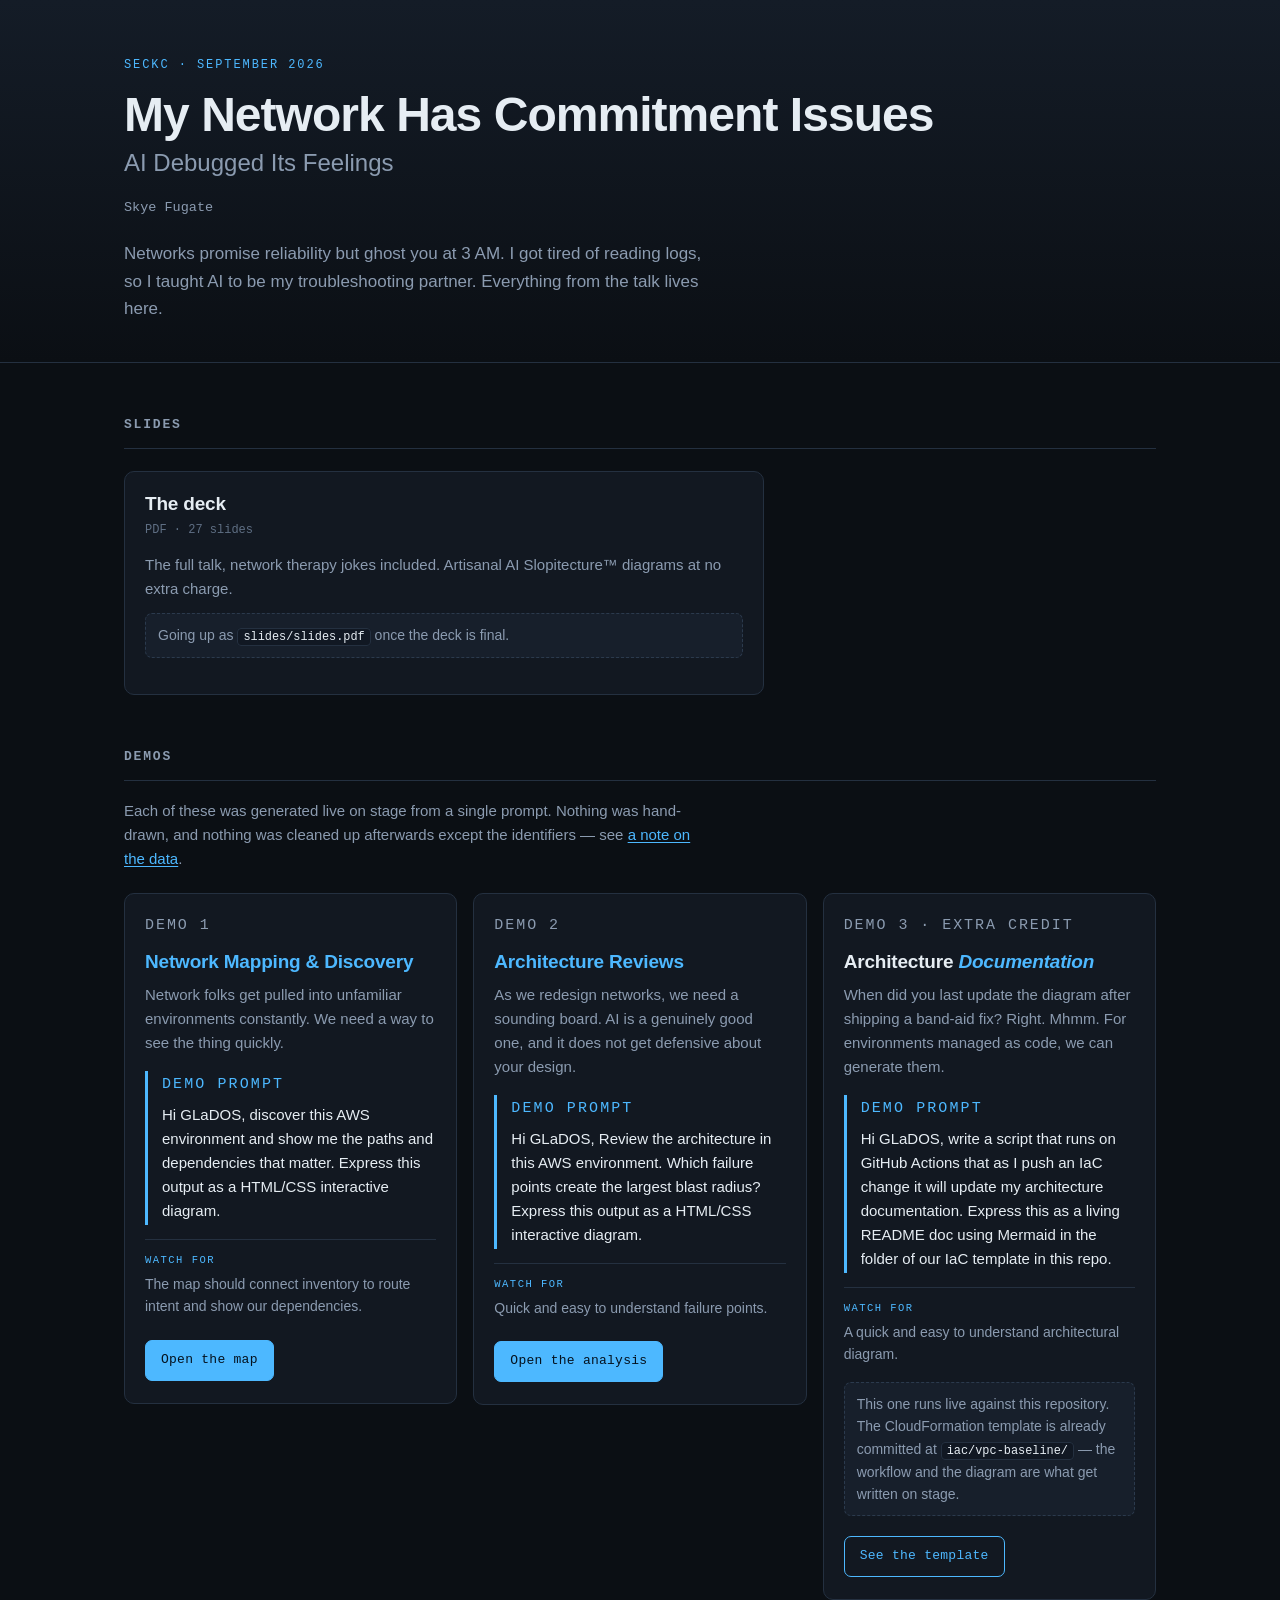
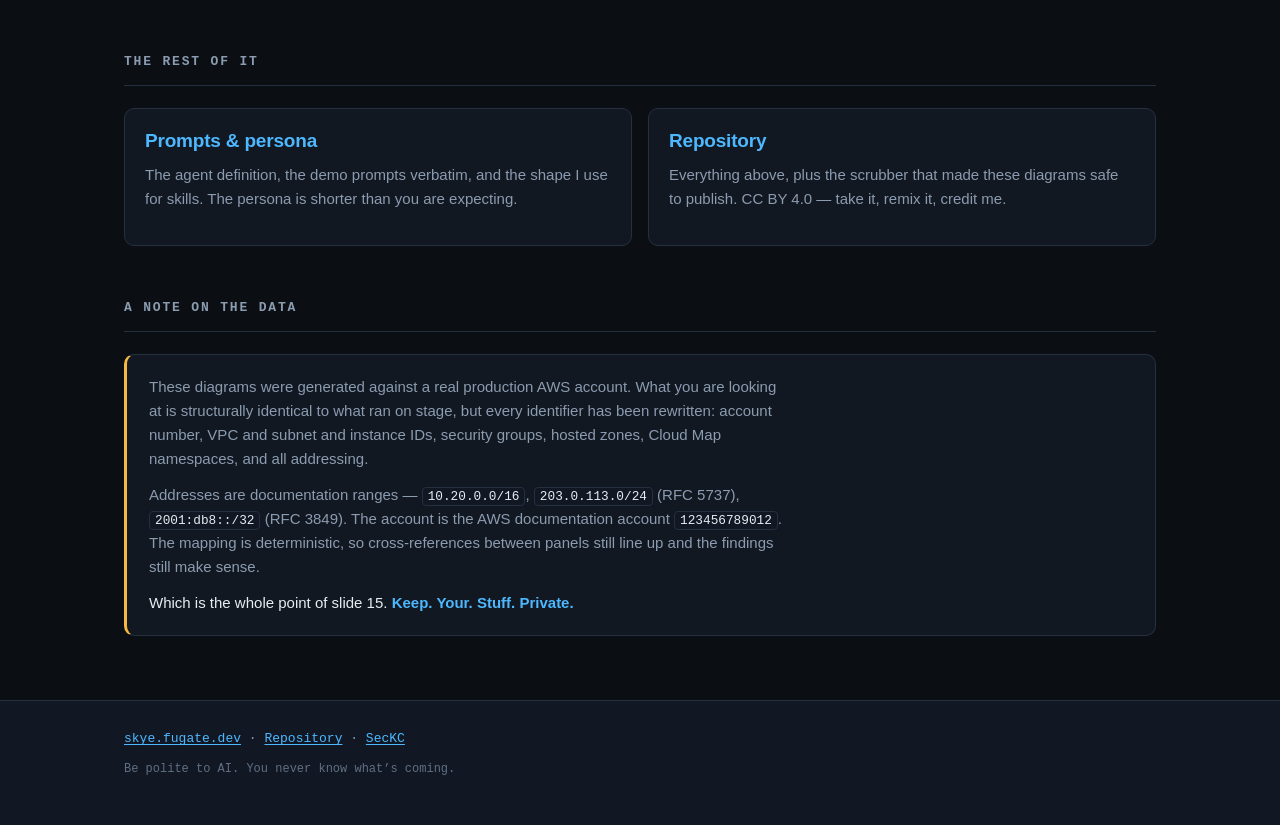
==== docs/index.html @ 5f103a78 "feat: publish the sanitized demo diagrams and the Pages site The two HTML artifacts generated live d" ====
<!DOCTYPE html>
<html lang="en">
<head>
<meta charset="utf-8">
<meta name="viewport" content="width=device-width,initial-scale=1">
<title>My Network Has Commitment Issues — SecKC, September 2026</title>
<meta name="description" content="Talk materials, slides, and the live AI-generated architecture diagrams from Skye Fugate's SecKC 2026 talk on using AI as a network troubleshooting partner.">
<meta name="color-scheme" content="dark">
<link rel="stylesheet" href="assets/style.css">
<link rel="icon" href="data:image/svg+xml,%3Csvg xmlns='http://www.w3.org/2000/svg' viewBox='0 0 32 32'%3E%3Crect width='32' height='32' fill='%230b0f14'/%3E%3Ctext x='16' y='23' font-family='monospace' font-size='20' font-weight='700' fill='%234db8ff' text-anchor='middle'%3E%26gt;%3C/text%3E%3C/svg%3E">
<meta property="og:type" content="website">
<meta property="og:title" content="My Network Has Commitment Issues — SecKC 2026">
<meta property="og:description" content="Slides and the live AI-generated architecture diagrams from the SecKC 2026 talk.">
</head>
<body>

<a class="skip" href="#main">Skip to content</a>

<header>
  <div class="wrap">
    <p class="kicker">SecKC &middot; September 2026</p>
    <h1>My Network Has Commitment Issues<span class="sub">AI Debugged Its Feelings</span></h1>
    <p class="byline">Skye Fugate</p>
    <p class="lede">
      Networks promise reliability but ghost you at 3&nbsp;AM. I got tired of reading logs,
      so I taught AI to be my troubleshooting partner. Everything from the talk lives here.
    </p>
  </div>
</header>

<main id="main" class="wrap">

  <section aria-labelledby="slides-h">
    <h2 id="slides-h">Slides</h2>
    <div class="grid">
      <article class="card wide">
        <h3>The deck</h3>
        <p class="meta">PDF &middot; 27 slides</p>
        <p>
          The full talk, network therapy jokes included. Artisanal AI
          Slopitecture&trade; diagrams at no extra charge.
        </p>
        <p class="pending" role="status">
          Going up as <code>slides/slides.pdf</code> once the deck is final.
        </p>
      </article>
    </div>
  </section>

  <section aria-labelledby="demos-h">
    <h2 id="demos-h">Demos</h2>
    <p class="section-note">
      Each of these was generated live on stage from a single prompt. Nothing was
      hand-drawn, and nothing was cleaned up afterwards except the identifiers
      &mdash; see <a href="#sanitized">a note on the data</a>.
    </p>

    <div class="grid">

      <article class="card">
        <p class="num">Demo 1</p>
        <h3><a href="demos/network-map.html">Network Mapping &amp; Discovery</a></h3>
        <p>
          Network folks get pulled into unfamiliar environments constantly. We need a
          way to see the thing quickly.
        </p>
        <blockquote class="prompt">
          <p class="prompt-label">Demo prompt</p>
          <p>Hi GLaDOS, discover this AWS environment and show me the paths and
          dependencies that matter. Express this output as a HTML/CSS interactive diagram.</p>
        </blockquote>
        <p class="watch"><span>Watch for</span> The map should connect inventory to
        route intent and show our dependencies.</p>
        <p class="go"><a class="btn" href="demos/network-map.html">Open the map</a></p>
      </article>

      <article class="card">
        <p class="num">Demo 2</p>
        <h3><a href="demos/blast-radius.html">Architecture Reviews</a></h3>
        <p>
          As we redesign networks, we need a sounding board. AI is a genuinely good
          one, and it does not get defensive about your design.
        </p>
        <blockquote class="prompt">
          <p class="prompt-label">Demo prompt</p>
          <p>Hi GLaDOS, Review the architecture in this AWS environment. Which failure
          points create the largest blast radius? Express this output as a HTML/CSS
          interactive diagram.</p>
        </blockquote>
        <p class="watch"><span>Watch for</span> Quick and easy to understand failure points.</p>
        <p class="go"><a class="btn" href="demos/blast-radius.html">Open the analysis</a></p>
      </article>

      <article class="card">
        <p class="num">Demo 3 &middot; Extra credit</p>
        <h3>Architecture <em>Documentation</em></h3>
        <p>
          When did you last update the diagram after shipping a band-aid fix?
          Right. Mhmm. For environments managed as code, we can generate them.
        </p>
        <blockquote class="prompt">
          <p class="prompt-label">Demo prompt</p>
          <p>Hi GLaDOS, write a script that runs on GitHub Actions that as I push an
          IaC change it will update my architecture documentation. Express this as a
          living README doc using Mermaid in the folder of our IaC template in this repo.</p>
        </blockquote>
        <p class="watch"><span>Watch for</span> A quick and easy to understand
        architectural diagram.</p>
        <p class="pending" role="status">
          This one runs live against this repository. The CloudFormation template is
          already committed at <code>iac/vpc-baseline/</code> &mdash; the workflow and
          the diagram are what get written on stage.
        </p>
        <p class="go"><a class="btn ghost" href="https://github.com/skyefugate/2026-09-SecKC-AI-Talk/tree/main/iac/vpc-baseline">See the template</a></p>
      </article>

    </div>
  </section>

  <section aria-labelledby="repo-h">
    <h2 id="repo-h">The rest of it</h2>
    <div class="grid">
      <article class="card">
        <h3><a href="https://github.com/skyefugate/2026-09-SecKC-AI-Talk/tree/main/prompts">Prompts &amp; persona</a></h3>
        <p>
          The agent definition, the demo prompts verbatim, and the shape I use for
          skills. The persona is shorter than you are expecting.
        </p>
      </article>
      <article class="card">
        <h3><a href="https://github.com/skyefugate/2026-09-SecKC-AI-Talk">Repository</a></h3>
        <p>
          Everything above, plus the scrubber that made these diagrams safe to
          publish. CC BY 4.0 &mdash; take it, remix it, credit me.
        </p>
      </article>
    </div>
  </section>

  <section id="sanitized" aria-labelledby="sanitized-h">
    <h2 id="sanitized-h">A note on the data</h2>
    <div class="notice">
      <p>
        These diagrams were generated against a real production AWS account. What you
        are looking at is structurally identical to what ran on stage, but every
        identifier has been rewritten: account number, VPC and subnet and instance IDs,
        security groups, hosted zones, Cloud Map namespaces, and all addressing.
      </p>
      <p>
        Addresses are documentation ranges &mdash; <code>10.20.0.0/16</code>,
        <code>203.0.113.0/24</code> (RFC&nbsp;5737), <code>2001:db8::/32</code>
        (RFC&nbsp;3849). The account is the AWS documentation account
        <code>123456789012</code>. The mapping is deterministic, so cross-references
        between panels still line up and the findings still make sense.
      </p>
      <p class="notice-tail">
        Which is the whole point of slide 15. <strong>Keep. Your. Stuff. Private.</strong>
      </p>
    </div>
  </section>

</main>

<footer>
  <div class="wrap">
    <p>
      <a href="https://skye.fugate.dev">skye.fugate.dev</a>
      &middot;
      <a href="https://github.com/skyefugate/2026-09-SecKC-AI-Talk">Repository</a>
      &middot;
      <a href="https://seckc.org/">SecKC</a>
    </p>
    <p class="fine">
      Be polite to AI. You never know what&rsquo;s coming.
    </p>
  </div>
</footer>

</body>
</html>
---- docs/assets/style.css ----
/* Palette lifted from the demo artifacts so the whole site reads as one thing. */
:root {
  --bg: #0b0f14;
  --bg2: #111823;
  --panel: #121821;
  --panel2: #171f2b;
  --line: #243040;
  --line2: #2b3a4d;
  --ink: #e6edf3;
  --dim: #8b9bb0;
  --muted: #5f6f84;
  --info: #4db8ff;
  --ok: #3ddc97;
  --warn: #f5b942;
  --mono: ui-monospace, SFMono-Regular, "SF Mono", Menlo, Consolas, monospace;
  --sans: -apple-system, BlinkMacSystemFont, "Segoe UI", Inter, Roboto, Helvetica, Arial, sans-serif;
  --radius: 10px;
}

* { box-sizing: border-box; }

html { -webkit-text-size-adjust: 100%; }

body {
  margin: 0;
  background: var(--bg);
  color: var(--ink);
  font: 16px/1.6 var(--sans);
  -webkit-font-smoothing: antialiased;
}

.wrap {
  max-width: 1080px;
  margin: 0 auto;
  padding: 0 24px;
}

/* ---------- skip link ---------- */
.skip {
  position: absolute;
  left: -9999px;
  top: 0;
  background: var(--info);
  color: #04121f;
  padding: 10px 16px;
  font-family: var(--mono);
  font-weight: 600;
  z-index: 10;
}
.skip:focus { left: 8px; top: 8px; }

/* ---------- header ---------- */
header {
  border-bottom: 1px solid var(--line);
  background: linear-gradient(180deg, #141c27, var(--bg));
  padding: 56px 0 40px;
}

.kicker {
  margin: 0 0 14px;
  font-family: var(--mono);
  font-size: 12px;
  letter-spacing: .16em;
  text-transform: uppercase;
  color: var(--info);
}

h1 {
  margin: 0;
  font-size: clamp(1.85rem, 5.2vw, 3rem);
  line-height: 1.1;
  letter-spacing: -.02em;
  font-weight: 700;
}

h1 .sub {
  display: block;
  margin-top: .35em;
  font-size: .5em;
  font-weight: 500;
  letter-spacing: 0;
  color: var(--dim);
}

.byline {
  margin: 20px 0 0;
  font-family: var(--mono);
  font-size: 13.5px;
  color: var(--dim);
}

.lede {
  margin: 22px 0 0;
  max-width: 62ch;
  color: var(--dim);
  font-size: 1.0625rem;
}

/* ---------- sections ---------- */
main { padding: 8px 0 24px; }

section { margin: 52px 0; }

h2 {
  margin: 0 0 6px;
  font-family: var(--mono);
  font-size: 13px;
  letter-spacing: .14em;
  text-transform: uppercase;
  color: var(--dim);
  font-weight: 600;
  padding-bottom: 12px;
  border-bottom: 1px solid var(--line);
}

.section-note {
  margin: 18px 0 0;
  max-width: 68ch;
  color: var(--dim);
  font-size: .9375rem;
}

/* ---------- cards ---------- */
.grid {
  display: grid;
  grid-template-columns: repeat(auto-fit, minmax(290px, 1fr));
  gap: 16px;
  margin-top: 22px;
  align-items: start;
}

.card {
  background: var(--panel);
  border: 1px solid var(--line);
  border-radius: var(--radius);
  padding: 20px 20px 22px;
  display: flex;
  flex-direction: column;
}

.card.wide { grid-column: 1 / -1; max-width: 640px; }

.num {
  margin: 0 0 8px;
  font-family: var(--mono);
  font-size: 11px;
  letter-spacing: .13em;
  text-transform: uppercase;
  color: var(--info);
}

.card h3 {
  margin: 0 0 10px;
  font-size: 1.1875rem;
  line-height: 1.25;
  letter-spacing: -.01em;
}

.card h3 em { color: var(--info); font-style: italic; }

.card p { margin: 0 0 12px; color: var(--dim); font-size: .9375rem; }

.card .meta {
  font-family: var(--mono);
  font-size: 12px;
  color: var(--muted);
  margin-top: -4px;
}

/* ---------- prompt block, mirroring the slide layout ---------- */
.prompt {
  margin: 4px 0 14px;
  padding: 2px 0 2px 14px;
  border-left: 3px solid var(--info);
  background: none;
}

.prompt-label {
  margin: 0 0 6px !important;
  font-family: var(--mono);
  font-size: 10.5px;
  letter-spacing: .14em;
  text-transform: uppercase;
  color: var(--info) !important;
}

.prompt p:last-child {
  margin: 0 !important;
  color: var(--ink) !important;
  font-size: .9375rem;
  font-weight: 500;
}

.watch {
  margin: 0 0 16px !important;
  padding-top: 12px;
  border-top: 1px solid var(--line);
  font-size: .875rem !important;
}

.watch span {
  display: block;
  font-family: var(--mono);
  font-size: 10.5px;
  letter-spacing: .14em;
  text-transform: uppercase;
  color: var(--info);
  margin-bottom: 4px;
}

/* ---------- pending / status ---------- */
.pending {
  margin: 0 0 14px !important;
  padding: 10px 12px;
  background: var(--panel2);
  border: 1px dashed var(--line2);
  border-radius: 7px;
  font-size: .875rem !important;
  color: var(--dim) !important;
}

/* ---------- buttons ---------- */
.go { margin: auto 0 0 !important; padding-top: 6px; }

.btn {
  display: inline-block;
  font-family: var(--mono);
  font-size: 13px;
  letter-spacing: .02em;
  text-decoration: none;
  color: #04121f;
  background: var(--info);
  border: 1px solid var(--info);
  border-radius: 7px;
  padding: 9px 15px;
  min-height: 24px;
  transition: background .15s, color .15s;
}

.btn:hover, .btn:focus-visible { background: #7ccbff; border-color: #7ccbff; }

.btn.ghost { background: none; color: var(--info); }
.btn.ghost:hover, .btn.ghost:focus-visible { background: rgba(77, 184, 255, .12); color: #7ccbff; }

/* ---------- notice ---------- */
.notice {
  margin-top: 22px;
  background: var(--panel);
  border: 1px solid var(--line);
  border-left: 3px solid var(--warn);
  border-radius: var(--radius);
  padding: 20px 22px;
}

.notice p { margin: 0 0 12px; color: var(--dim); font-size: .9375rem; max-width: 76ch; }
.notice p:last-child { margin-bottom: 0; }
.notice-tail { color: var(--ink) !important; }
.notice-tail strong { color: var(--info); }

/* ---------- code ---------- */
code {
  font-family: var(--mono);
  font-size: .85em;
  background: var(--bg2);
  border: 1px solid var(--line);
  border-radius: 4px;
  padding: 1px 5px;
  color: var(--ink);
}

/* ---------- links ---------- */
a { color: var(--info); text-decoration-thickness: 1px; text-underline-offset: 2px; }
a:hover { color: #7ccbff; }

.card h3 a { text-decoration: none; }
.card h3 a:hover { text-decoration: underline; }

:focus-visible { outline: 2px solid var(--info); outline-offset: 3px; }

/* ---------- footer ---------- */
footer {
  margin-top: 64px;
  border-top: 1px solid var(--line);
  padding: 28px 0 48px;
  background: var(--bg2);
}

footer p { margin: 0; font-family: var(--mono); font-size: 13px; color: var(--dim); }
footer .fine { margin-top: 10px; color: var(--muted); font-size: 12px; }

@media (max-width: 520px) {
  header { padding: 40px 0 32px; }
  .wrap { padding: 0 18px; }
  section { margin: 40px 0; }
}

@media (prefers-reduced-motion: reduce) {
  * { transition: none !important; animation: none !important; }
}
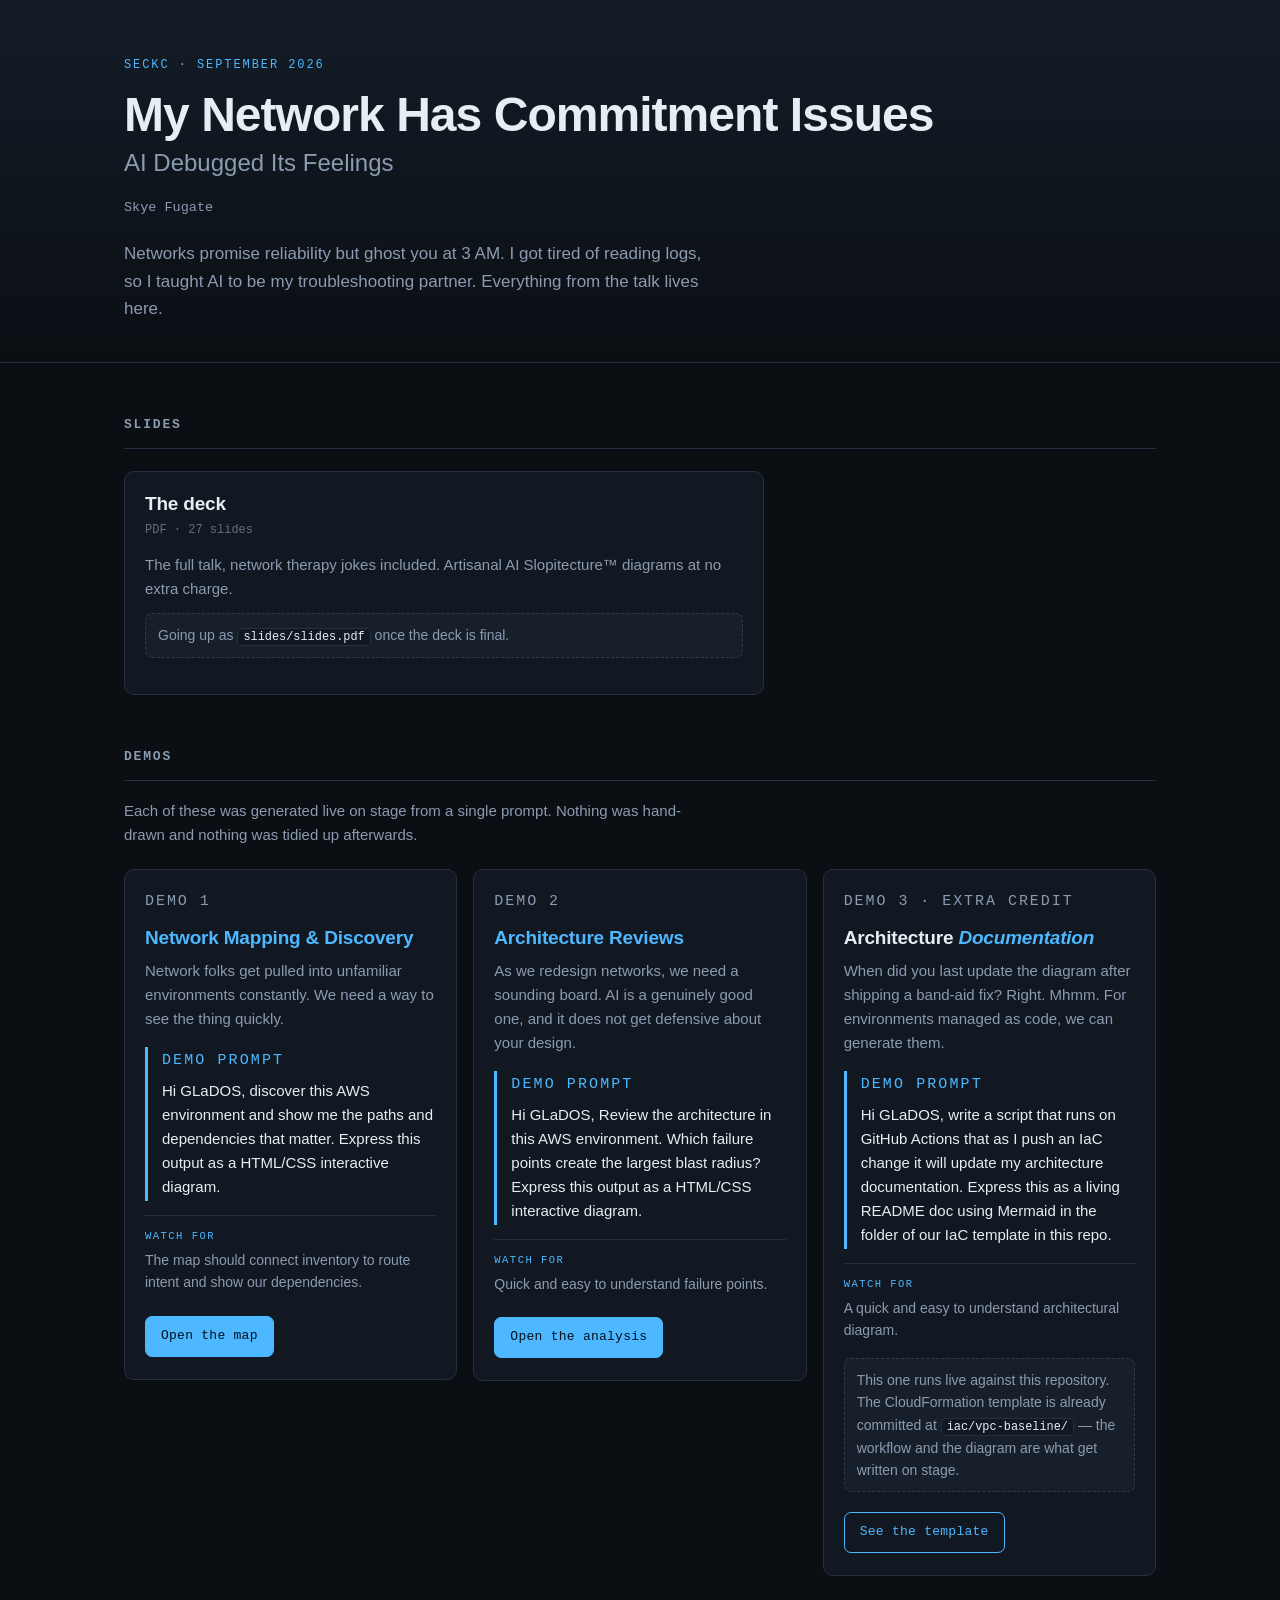
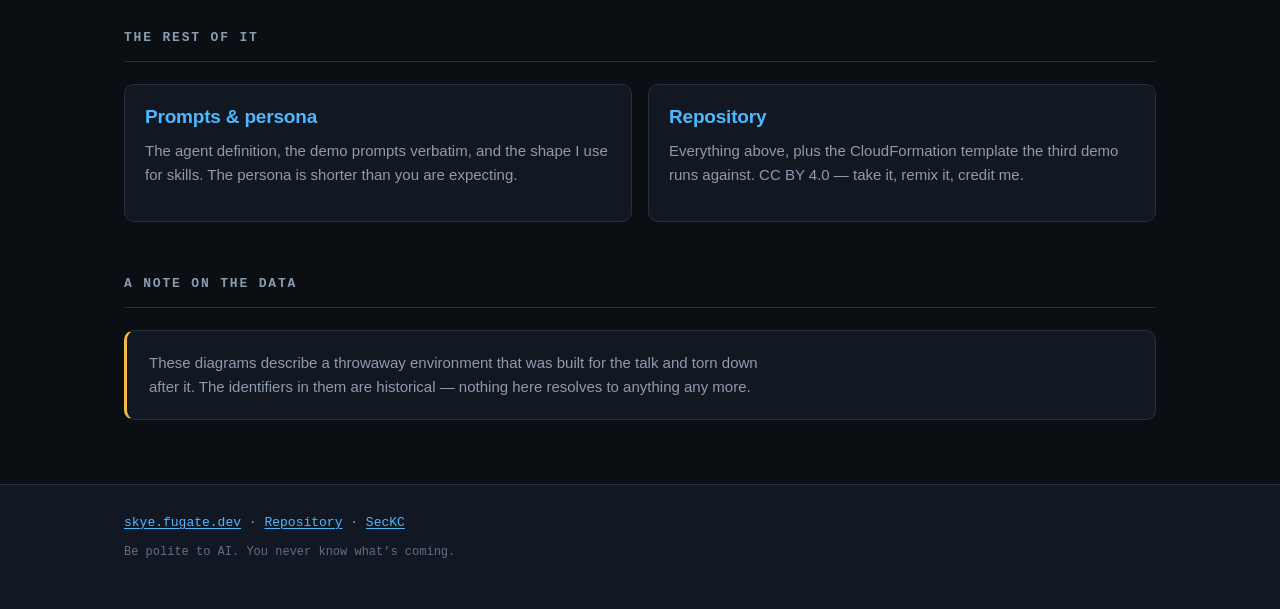
==== commit ad7f780a: "chore: drop the sanitization apparatus The demo environment was point-in-time and no longer exists, " ====
--- a/docs/index.html
+++ b/docs/index.html
@@ -51,8 +51,7 @@
     <h2 id="demos-h">Demos</h2>
     <p class="section-note">
       Each of these was generated live on stage from a single prompt. Nothing was
-      hand-drawn, and nothing was cleaned up afterwards except the identifiers
-      &mdash; see <a href="#sanitized">a note on the data</a>.
+      hand-drawn and nothing was tidied up afterwards.
     </p>
 
     <div class="grid">
@@ -130,31 +129,20 @@
       <article class="card">
         <h3><a href="https://github.com/skyefugate/2026-09-SecKC-AI-Talk">Repository</a></h3>
         <p>
-          Everything above, plus the scrubber that made these diagrams safe to
-          publish. CC BY 4.0 &mdash; take it, remix it, credit me.
+          Everything above, plus the CloudFormation template the third demo runs
+          against. CC BY 4.0 &mdash; take it, remix it, credit me.
         </p>
       </article>
     </div>
   </section>
 
-  <section id="sanitized" aria-labelledby="sanitized-h">
-    <h2 id="sanitized-h">A note on the data</h2>
+  <section id="data-note" aria-labelledby="data-note-h">
+    <h2 id="data-note-h">A note on the data</h2>
     <div class="notice">
       <p>
-        These diagrams were generated against a real production AWS account. What you
-        are looking at is structurally identical to what ran on stage, but every
-        identifier has been rewritten: account number, VPC and subnet and instance IDs,
-        security groups, hosted zones, Cloud Map namespaces, and all addressing.
-      </p>
-      <p>
-        Addresses are documentation ranges &mdash; <code>10.20.0.0/16</code>,
-        <code>203.0.113.0/24</code> (RFC&nbsp;5737), <code>2001:db8::/32</code>
-        (RFC&nbsp;3849). The account is the AWS documentation account
-        <code>123456789012</code>. The mapping is deterministic, so cross-references
-        between panels still line up and the findings still make sense.
-      </p>
-      <p class="notice-tail">
-        Which is the whole point of slide 15. <strong>Keep. Your. Stuff. Private.</strong>
+        These diagrams describe a throwaway environment that was built for the talk
+        and torn down after it. The identifiers in them are historical &mdash; nothing
+        here resolves to anything any more.
       </p>
     </div>
   </section>
--- a/docs/assets/style.css
+++ b/docs/assets/style.css
@@ -254,8 +254,6 @@
 
 .notice p { margin: 0 0 12px; color: var(--dim); font-size: .9375rem; max-width: 76ch; }
 .notice p:last-child { margin-bottom: 0; }
-.notice-tail { color: var(--ink) !important; }
-.notice-tail strong { color: var(--info); }
 
 /* ---------- code ---------- */
 code {
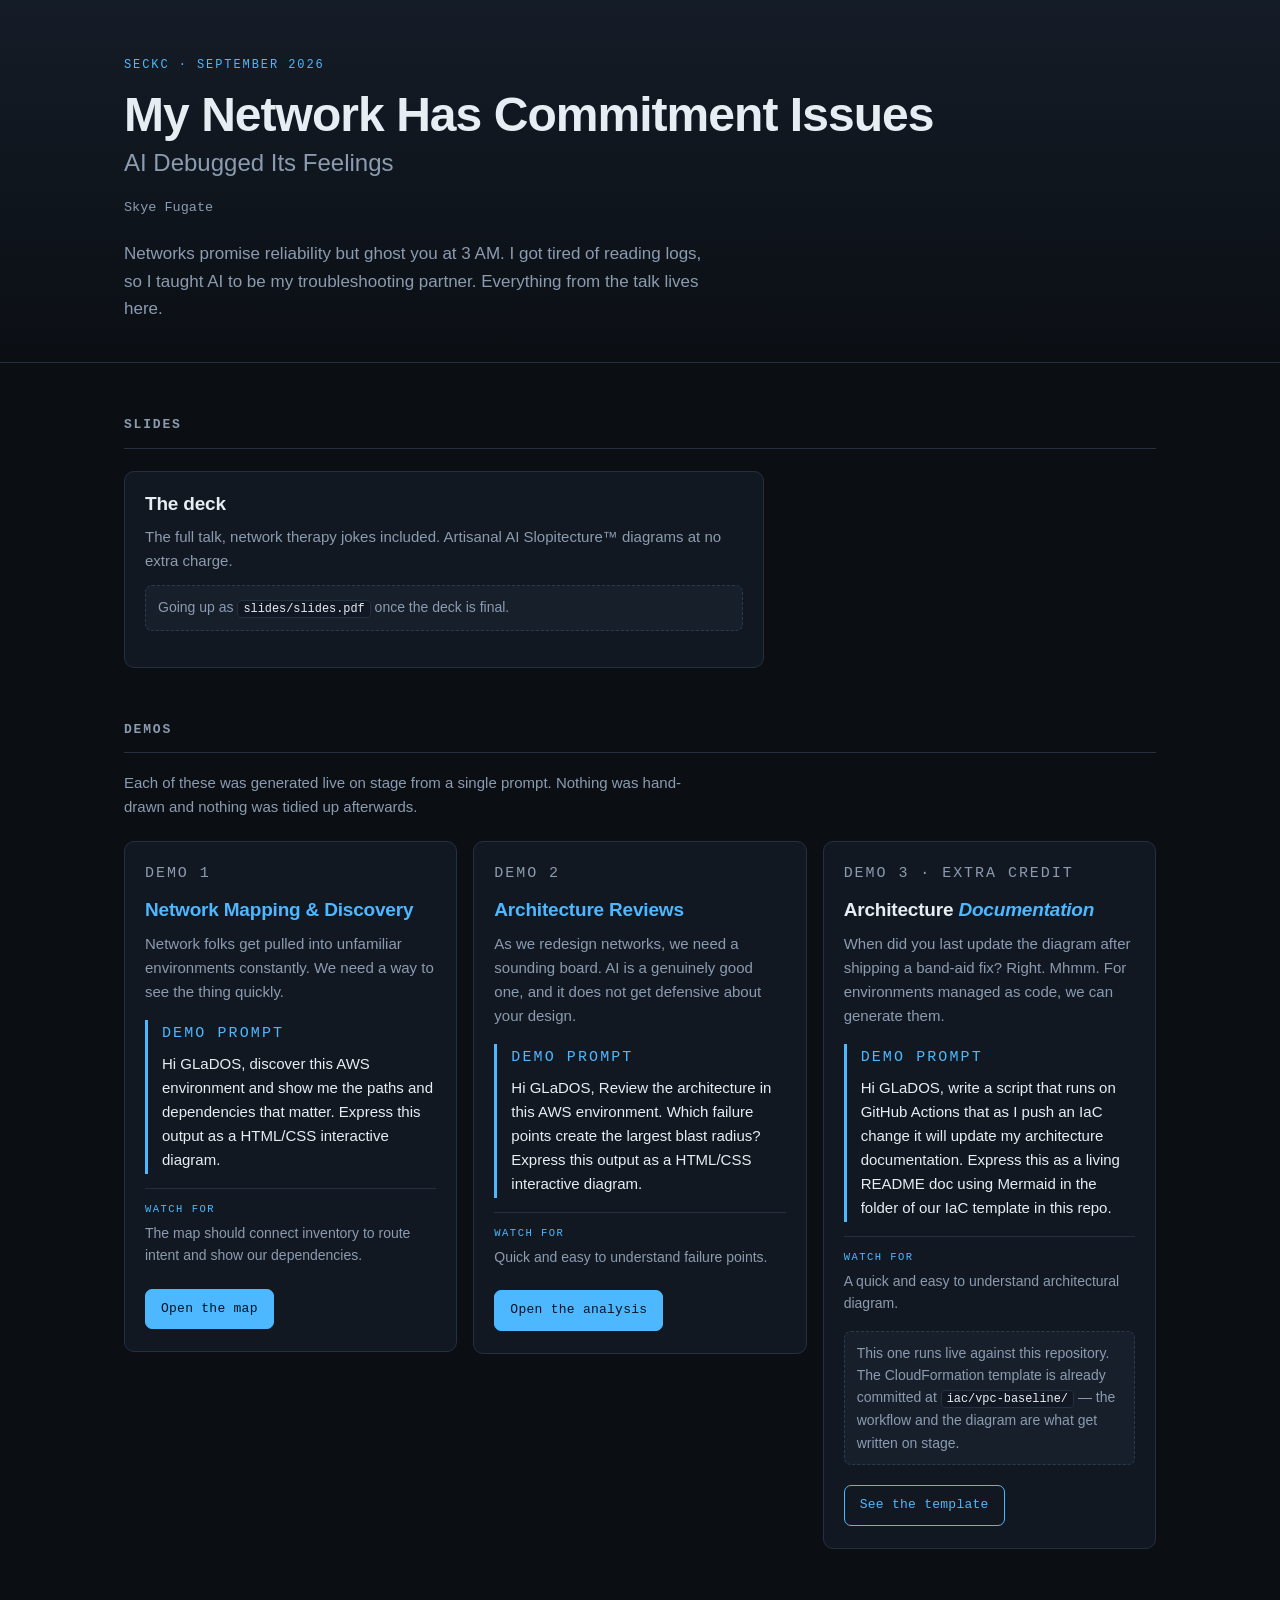
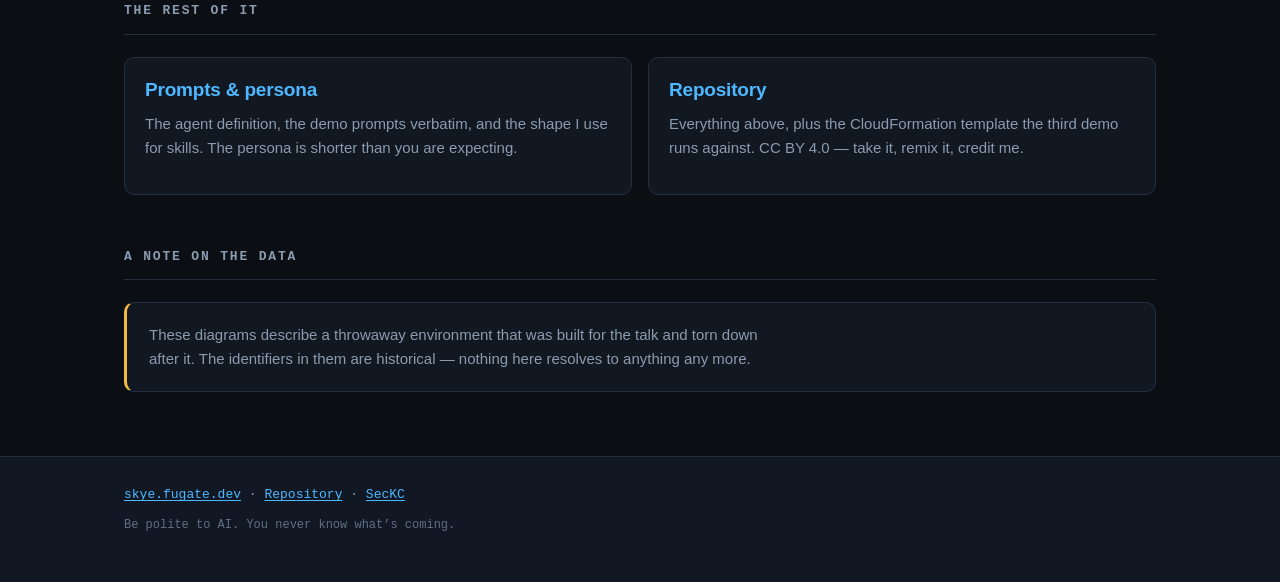
==== commit f2948e6c: "docs: drop slide-number cross-references Citations like "slide 16" and "Slides 16 through 18" pinned" ====
--- a/docs/index.html
+++ b/docs/index.html
@@ -35,7 +35,6 @@
     <div class="grid">
       <article class="card wide">
         <h3>The deck</h3>
-        <p class="meta">PDF &middot; 27 slides</p>
         <p>
           The full talk, network therapy jokes included. Artisanal AI
           Slopitecture&trade; diagrams at no extra charge.
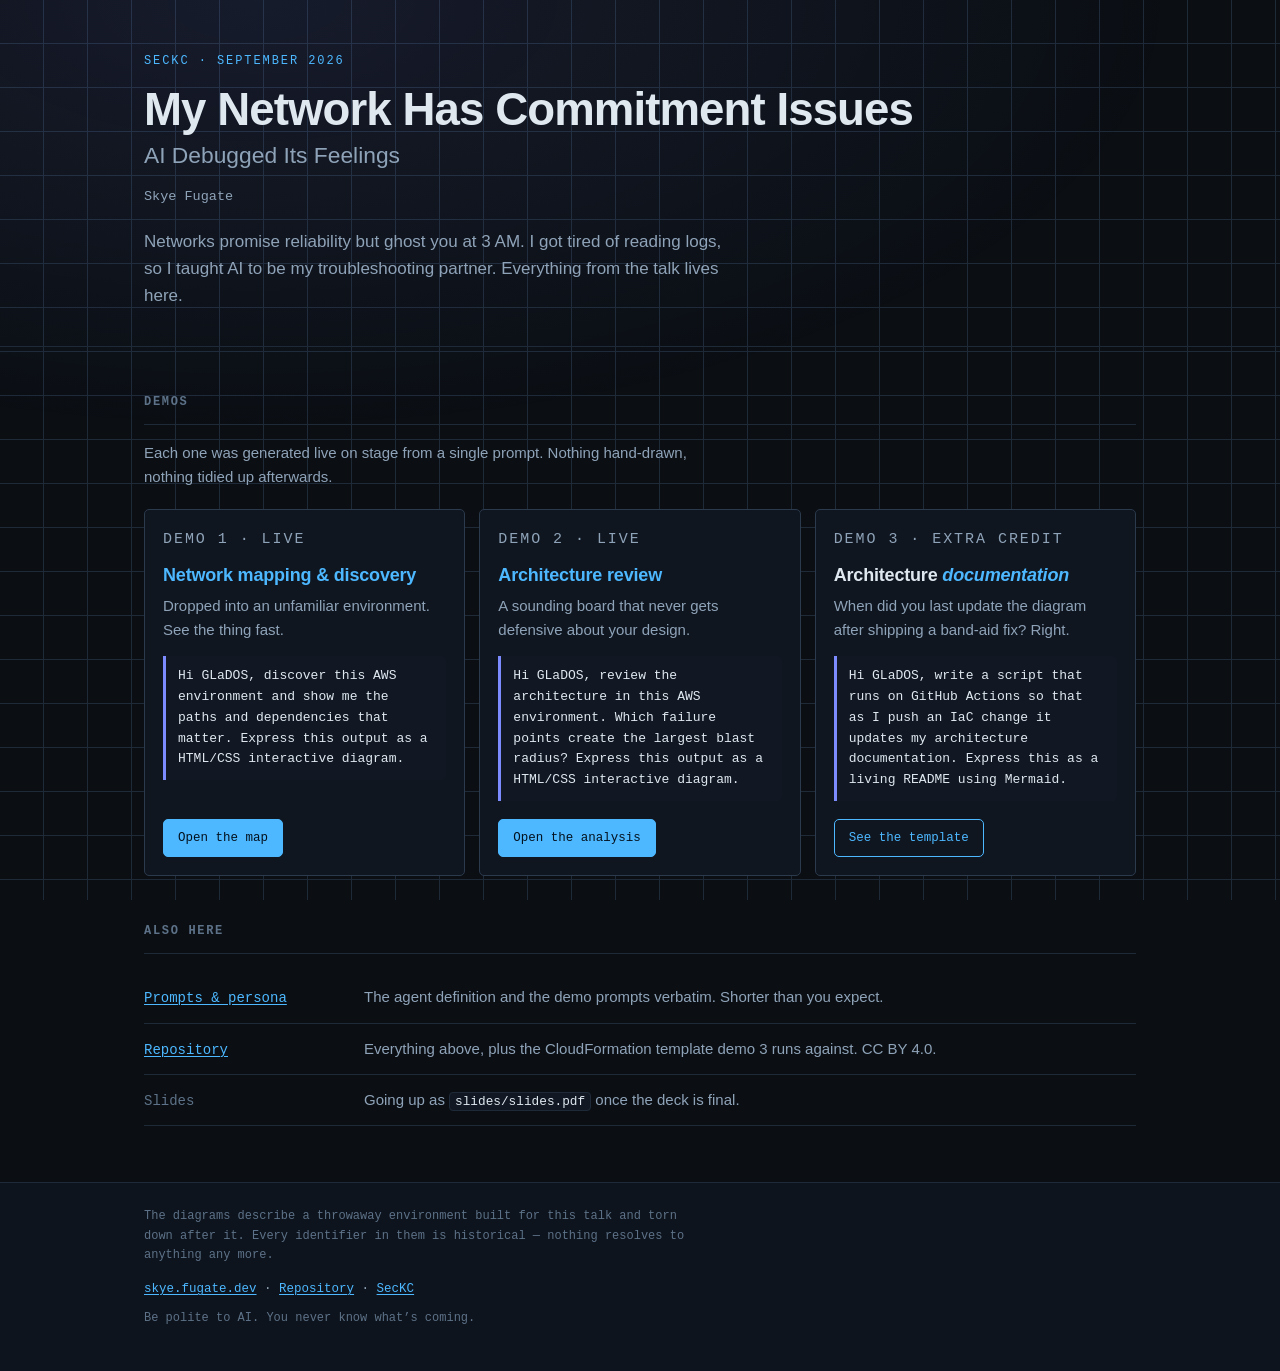
==== commit 710b6e44: "refactor(site): share demo shell, fix scaling, simplify index Both demo artifacts were generated ind" ====
--- a/docs/index.html
+++ b/docs/index.html
@@ -4,7 +4,7 @@
 <meta charset="utf-8">
 <meta name="viewport" content="width=device-width,initial-scale=1">
 <title>My Network Has Commitment Issues — SecKC, September 2026</title>
-<meta name="description" content="Talk materials, slides, and the live AI-generated architecture diagrams from Skye Fugate's SecKC 2026 talk on using AI as a network troubleshooting partner.">
+<meta name="description" content="Slides and the live AI-generated architecture diagrams from Skye Fugate's SecKC 2026 talk on using AI as a network troubleshooting partner.">
 <meta name="color-scheme" content="dark">
 <link rel="stylesheet" href="assets/style.css">
 <link rel="icon" href="data:image/svg+xml,%3Csvg xmlns='http://www.w3.org/2000/svg' viewBox='0 0 32 32'%3E%3Crect width='32' height='32' fill='%230b0f14'/%3E%3Ctext x='16' y='23' font-family='monospace' font-size='20' font-weight='700' fill='%234db8ff' text-anchor='middle'%3E%26gt;%3C/text%3E%3C/svg%3E">
@@ -14,7 +14,7 @@
 </head>
 <body>
 
-<a class="skip" href="#main">Skip to content</a>
+<a class="skip" href="#demos-h">Skip to the demos</a>
 
 <header>
   <div class="wrap">
@@ -22,144 +22,91 @@
     <h1>My Network Has Commitment Issues<span class="sub">AI Debugged Its Feelings</span></h1>
     <p class="byline">Skye Fugate</p>
     <p class="lede">
-      Networks promise reliability but ghost you at 3&nbsp;AM. I got tired of reading logs,
-      so I taught AI to be my troubleshooting partner. Everything from the talk lives here.
+      Networks promise reliability but ghost you at 3&nbsp;AM. I got tired of reading logs, so I
+      taught AI to be my troubleshooting partner. Everything from the talk lives here.
     </p>
   </div>
 </header>
 
-<main id="main" class="wrap">
-
-  <section aria-labelledby="slides-h">
-    <h2 id="slides-h">Slides</h2>
-    <div class="grid">
-      <article class="card wide">
-        <h3>The deck</h3>
-        <p>
-          The full talk, network therapy jokes included. Artisanal AI
-          Slopitecture&trade; diagrams at no extra charge.
-        </p>
-        <p class="pending" role="status">
-          Going up as <code>slides/slides.pdf</code> once the deck is final.
-        </p>
-      </article>
-    </div>
-  </section>
+<main class="wrap">
 
   <section aria-labelledby="demos-h">
     <h2 id="demos-h">Demos</h2>
     <p class="section-note">
-      Each of these was generated live on stage from a single prompt. Nothing was
-      hand-drawn and nothing was tidied up afterwards.
+      Each one was generated live on stage from a single prompt. Nothing hand-drawn, nothing
+      tidied up afterwards.
     </p>
 
     <div class="grid">
 
       <article class="card">
-        <p class="num">Demo 1</p>
-        <h3><a href="demos/network-map.html">Network Mapping &amp; Discovery</a></h3>
-        <p>
-          Network folks get pulled into unfamiliar environments constantly. We need a
-          way to see the thing quickly.
-        </p>
+        <p class="num">Demo 1 &middot; live</p>
+        <h3><a href="demos/network-map.html">Network mapping &amp; discovery</a></h3>
+        <p>Dropped into an unfamiliar environment. See the thing fast.</p>
         <blockquote class="prompt">
-          <p class="prompt-label">Demo prompt</p>
-          <p>Hi GLaDOS, discover this AWS environment and show me the paths and
-          dependencies that matter. Express this output as a HTML/CSS interactive diagram.</p>
+          <p>Hi GLaDOS, discover this AWS environment and show me the paths and dependencies
+          that matter. Express this output as a HTML/CSS interactive diagram.</p>
         </blockquote>
-        <p class="watch"><span>Watch for</span> The map should connect inventory to
-        route intent and show our dependencies.</p>
         <p class="go"><a class="btn" href="demos/network-map.html">Open the map</a></p>
       </article>
 
       <article class="card">
-        <p class="num">Demo 2</p>
-        <h3><a href="demos/blast-radius.html">Architecture Reviews</a></h3>
-        <p>
-          As we redesign networks, we need a sounding board. AI is a genuinely good
-          one, and it does not get defensive about your design.
-        </p>
+        <p class="num">Demo 2 &middot; live</p>
+        <h3><a href="demos/blast-radius.html">Architecture review</a></h3>
+        <p>A sounding board that never gets defensive about your design.</p>
         <blockquote class="prompt">
-          <p class="prompt-label">Demo prompt</p>
-          <p>Hi GLaDOS, Review the architecture in this AWS environment. Which failure
-          points create the largest blast radius? Express this output as a HTML/CSS
-          interactive diagram.</p>
+          <p>Hi GLaDOS, review the architecture in this AWS environment. Which failure points
+          create the largest blast radius? Express this output as a HTML/CSS interactive diagram.</p>
         </blockquote>
-        <p class="watch"><span>Watch for</span> Quick and easy to understand failure points.</p>
         <p class="go"><a class="btn" href="demos/blast-radius.html">Open the analysis</a></p>
       </article>
 
       <article class="card">
-        <p class="num">Demo 3 &middot; Extra credit</p>
-        <h3>Architecture <em>Documentation</em></h3>
-        <p>
-          When did you last update the diagram after shipping a band-aid fix?
-          Right. Mhmm. For environments managed as code, we can generate them.
-        </p>
+        <p class="num">Demo 3 &middot; extra credit</p>
+        <h3>Architecture <em>documentation</em></h3>
+        <p>When did you last update the diagram after shipping a band-aid fix? Right.</p>
         <blockquote class="prompt">
-          <p class="prompt-label">Demo prompt</p>
-          <p>Hi GLaDOS, write a script that runs on GitHub Actions that as I push an
-          IaC change it will update my architecture documentation. Express this as a
-          living README doc using Mermaid in the folder of our IaC template in this repo.</p>
+          <p>Hi GLaDOS, write a script that runs on GitHub Actions so that as I push an IaC change
+          it updates my architecture documentation. Express this as a living README using Mermaid.</p>
         </blockquote>
-        <p class="watch"><span>Watch for</span> A quick and easy to understand
-        architectural diagram.</p>
-        <p class="pending" role="status">
-          This one runs live against this repository. The CloudFormation template is
-          already committed at <code>iac/vpc-baseline/</code> &mdash; the workflow and
-          the diagram are what get written on stage.
-        </p>
         <p class="go"><a class="btn ghost" href="https://github.com/skyefugate/2026-09-SecKC-AI-Talk/tree/main/iac/vpc-baseline">See the template</a></p>
       </article>
 
     </div>
   </section>
 
-  <section aria-labelledby="repo-h">
-    <h2 id="repo-h">The rest of it</h2>
-    <div class="grid">
-      <article class="card">
-        <h3><a href="https://github.com/skyefugate/2026-09-SecKC-AI-Talk/tree/main/prompts">Prompts &amp; persona</a></h3>
-        <p>
-          The agent definition, the demo prompts verbatim, and the shape I use for
-          skills. The persona is shorter than you are expecting.
-        </p>
-      </article>
-      <article class="card">
-        <h3><a href="https://github.com/skyefugate/2026-09-SecKC-AI-Talk">Repository</a></h3>
-        <p>
-          Everything above, plus the CloudFormation template the third demo runs
-          against. CC BY 4.0 &mdash; take it, remix it, credit me.
-        </p>
-      </article>
-    </div>
-  </section>
-
-  <section id="data-note" aria-labelledby="data-note-h">
-    <h2 id="data-note-h">A note on the data</h2>
-    <div class="notice">
-      <p>
-        These diagrams describe a throwaway environment that was built for the talk
-        and torn down after it. The identifiers in them are historical &mdash; nothing
-        here resolves to anything any more.
-      </p>
-    </div>
+  <section aria-labelledby="more-h">
+    <h2 id="more-h">Also here</h2>
+    <ul class="links">
+      <li>
+        <a href="https://github.com/skyefugate/2026-09-SecKC-AI-Talk/tree/main/prompts">Prompts &amp; persona</a>
+        <span>The agent definition and the demo prompts verbatim. Shorter than you expect.</span>
+      </li>
+      <li>
+        <a href="https://github.com/skyefugate/2026-09-SecKC-AI-Talk">Repository</a>
+        <span>Everything above, plus the CloudFormation template demo 3 runs against. CC&nbsp;BY&nbsp;4.0.</span>
+      </li>
+      <li>
+        <span class="pending-inline">Slides</span>
+        <span>Going up as <code>slides/slides.pdf</code> once the deck is final.</span>
+      </li>
+    </ul>
   </section>
 
 </main>
 
 <footer>
   <div class="wrap">
+    <p class="fine">
+      The diagrams describe a throwaway environment built for this talk and torn down after it.
+      Every identifier in them is historical &mdash; nothing resolves to anything any more.
+    </p>
     <p>
-      <a href="https://skye.fugate.dev">skye.fugate.dev</a>
-      &middot;
-      <a href="https://github.com/skyefugate/2026-09-SecKC-AI-Talk">Repository</a>
-      &middot;
+      <a href="https://skye.fugate.dev">skye.fugate.dev</a> &middot;
+      <a href="https://github.com/skyefugate/2026-09-SecKC-AI-Talk">Repository</a> &middot;
       <a href="https://seckc.org/">SecKC</a>
     </p>
-    <p class="fine">
-      Be polite to AI. You never know what&rsquo;s coming.
-    </p>
+    <p class="fine">Be polite to AI. You never know what&rsquo;s coming.</p>
   </div>
 </footer>
 
--- a/docs/assets/style.css
+++ b/docs/assets/style.css
@@ -1,24 +1,25 @@
-/* Palette lifted from the demo artifacts so the whole site reads as one thing. */
+/* Landing page. Tokens and texture are kept identical to assets/demo.css so the
+   index and the two demo artifacts read as one product. */
 :root {
   --bg: #0b0f14;
   --bg2: #111823;
-  --panel: #121821;
-  --panel2: #171f2b;
-  --line: #243040;
+  --panel: #0f1620;
+  --panel2: #161e2a;
+  --line: #1e2a38;
   --line2: #2b3a4d;
-  --ink: #e6edf3;
-  --dim: #8b9bb0;
-  --muted: #5f6f84;
+  --ink: #dfe7ef;
+  --dim: #8fa3b8;
+  --muted: #5d7288;
   --info: #4db8ff;
   --ok: #3ddc97;
   --warn: #f5b942;
+  --acc: #7c8cff;
   --mono: ui-monospace, SFMono-Regular, "SF Mono", Menlo, Consolas, monospace;
   --sans: -apple-system, BlinkMacSystemFont, "Segoe UI", Inter, Roboto, Helvetica, Arial, sans-serif;
-  --radius: 10px;
+  --r: 5px;
 }
 
 * { box-sizing: border-box; }
-
 html { -webkit-text-size-adjust: 100%; }
 
 body {
@@ -27,10 +28,28 @@
   color: var(--ink);
   font: 16px/1.6 var(--sans);
   -webkit-font-smoothing: antialiased;
+  /* same faint graph paper as the demos */
+  background-image:
+    linear-gradient(var(--line) 1px, transparent 1px),
+    linear-gradient(90deg, var(--line) 1px, transparent 1px);
+  background-size: 44px 44px;
+  background-position: -1px -1px;
+  background-attachment: fixed;
+}
+
+body::before {
+  content: "";
+  position: fixed;
+  inset: 0;
+  background: radial-gradient(120% 80% at 20% 0%, rgba(124, 140, 255, .10), transparent 60%);
+  pointer-events: none;
+  z-index: 0;
 }
 
 .wrap {
-  max-width: 1080px;
+  position: relative;
+  z-index: 1;
+  max-width: 1040px;
   margin: 0 auto;
   padding: 0 24px;
 }
@@ -43,17 +62,17 @@
   background: var(--info);
   color: #04121f;
   padding: 10px 16px;
-  font-family: var(--mono);
-  font-weight: 600;
+  font: 600 13px var(--mono);
   z-index: 10;
 }
 .skip:focus { left: 8px; top: 8px; }
 
 /* ---------- header ---------- */
 header {
+  position: relative;
+  z-index: 1;
   border-bottom: 1px solid var(--line);
-  background: linear-gradient(180deg, #141c27, var(--bg));
-  padding: 56px 0 40px;
+  padding: 52px 0 36px;
 }
 
 .kicker {
@@ -67,7 +86,7 @@
 
 h1 {
   margin: 0;
-  font-size: clamp(1.85rem, 5.2vw, 3rem);
+  font-size: clamp(1.8rem, 5vw, 2.85rem);
   line-height: 1.1;
   letter-spacing: -.02em;
   font-weight: 700;
@@ -82,180 +101,118 @@
   color: var(--dim);
 }
 
-.byline {
-  margin: 20px 0 0;
-  font-family: var(--mono);
-  font-size: 13.5px;
-  color: var(--dim);
-}
-
-.lede {
-  margin: 22px 0 0;
-  max-width: 62ch;
-  color: var(--dim);
-  font-size: 1.0625rem;
-}
+.byline { margin: 18px 0 0; font-family: var(--mono); font-size: 13.5px; color: var(--dim); }
+.lede { margin: 20px 0 0; max-width: 62ch; color: var(--dim); font-size: 1.0625rem; }
 
 /* ---------- sections ---------- */
-main { padding: 8px 0 24px; }
-
-section { margin: 52px 0; }
+main { position: relative; z-index: 1; padding: 8px 0 24px; }
+section { margin: 46px 0; }
 
 h2 {
   margin: 0 0 6px;
   font-family: var(--mono);
-  font-size: 13px;
+  font-size: 12px;
   letter-spacing: .14em;
   text-transform: uppercase;
-  color: var(--dim);
+  color: var(--muted);
   font-weight: 600;
   padding-bottom: 12px;
   border-bottom: 1px solid var(--line);
 }
 
-.section-note {
-  margin: 18px 0 0;
-  max-width: 68ch;
-  color: var(--dim);
-  font-size: .9375rem;
-}
-
-/* ---------- cards ---------- */
+.section-note { margin: 16px 0 0; max-width: 68ch; color: var(--dim); font-size: .9375rem; }
+
+/* ---------- demo cards ---------- */
 .grid {
   display: grid;
-  grid-template-columns: repeat(auto-fit, minmax(290px, 1fr));
-  gap: 16px;
-  margin-top: 22px;
+  grid-template-columns: repeat(auto-fit, minmax(min(280px, 100%), 1fr));
+  gap: 14px;
+  margin-top: 20px;
   align-items: start;
 }
+.grid > * { min-width: 0; }
 
 .card {
   background: var(--panel);
-  border: 1px solid var(--line);
-  border-radius: var(--radius);
-  padding: 20px 20px 22px;
+  border: 1px solid var(--line2);
+  border-radius: var(--r);
+  padding: 18px;
   display: flex;
   flex-direction: column;
-}
-
-.card.wide { grid-column: 1 / -1; max-width: 640px; }
+  height: 100%;
+}
 
 .num {
   margin: 0 0 8px;
   font-family: var(--mono);
-  font-size: 11px;
+  font-size: 10.5px;
   letter-spacing: .13em;
   text-transform: uppercase;
   color: var(--info);
 }
 
-.card h3 {
-  margin: 0 0 10px;
-  font-size: 1.1875rem;
-  line-height: 1.25;
-  letter-spacing: -.01em;
-}
-
+.card h3 { margin: 0 0 8px; font-size: 1.125rem; line-height: 1.25; letter-spacing: -.01em; }
 .card h3 em { color: var(--info); font-style: italic; }
-
+.card h3 a { text-decoration: none; }
+.card h3 a:hover { text-decoration: underline; }
 .card p { margin: 0 0 12px; color: var(--dim); font-size: .9375rem; }
 
-.card .meta {
-  font-family: var(--mono);
-  font-size: 12px;
-  color: var(--muted);
-  margin-top: -4px;
-}
-
-/* ---------- prompt block, mirroring the slide layout ---------- */
+/* the verbatim prompt is the point of the talk, so it stays visually distinct */
 .prompt {
-  margin: 4px 0 14px;
-  padding: 2px 0 2px 14px;
-  border-left: 3px solid var(--info);
-  background: none;
-}
-
-.prompt-label {
-  margin: 0 0 6px !important;
-  font-family: var(--mono);
-  font-size: 10.5px;
-  letter-spacing: .14em;
-  text-transform: uppercase;
-  color: var(--info) !important;
-}
-
-.prompt p:last-child {
+  margin: 2px 0 14px;
+  padding: 10px 12px;
+  border-left: 3px solid var(--acc);
+  border-radius: 0 var(--r) var(--r) 0;
+  background: var(--bg2);
+}
+.prompt p {
   margin: 0 !important;
   color: var(--ink) !important;
-  font-size: .9375rem;
-  font-weight: 500;
-}
-
-.watch {
-  margin: 0 0 16px !important;
-  padding-top: 12px;
-  border-top: 1px solid var(--line);
-  font-size: .875rem !important;
-}
-
-.watch span {
-  display: block;
-  font-family: var(--mono);
-  font-size: 10.5px;
-  letter-spacing: .14em;
-  text-transform: uppercase;
-  color: var(--info);
-  margin-bottom: 4px;
-}
-
-/* ---------- pending / status ---------- */
-.pending {
-  margin: 0 0 14px !important;
-  padding: 10px 12px;
-  background: var(--panel2);
-  border: 1px dashed var(--line2);
-  border-radius: 7px;
-  font-size: .875rem !important;
-  color: var(--dim) !important;
+  font-family: var(--mono);
+  font-size: .8125rem;
+  line-height: 1.6;
 }
 
 /* ---------- buttons ---------- */
-.go { margin: auto 0 0 !important; padding-top: 6px; }
+.go { margin: auto 0 0 !important; padding-top: 4px; }
 
 .btn {
   display: inline-block;
   font-family: var(--mono);
-  font-size: 13px;
-  letter-spacing: .02em;
+  font-size: 12.5px;
   text-decoration: none;
   color: #04121f;
   background: var(--info);
   border: 1px solid var(--info);
-  border-radius: 7px;
-  padding: 9px 15px;
-  min-height: 24px;
-  transition: background .15s, color .15s;
-}
-
+  border-radius: var(--r);
+  padding: 8px 14px;
+  transition: background .15s, border-color .15s, color .15s;
+}
 .btn:hover, .btn:focus-visible { background: #7ccbff; border-color: #7ccbff; }
-
 .btn.ghost { background: none; color: var(--info); }
 .btn.ghost:hover, .btn.ghost:focus-visible { background: rgba(77, 184, 255, .12); color: #7ccbff; }
 
-/* ---------- notice ---------- */
-.notice {
-  margin-top: 22px;
-  background: var(--panel);
-  border: 1px solid var(--line);
-  border-left: 3px solid var(--warn);
-  border-radius: var(--radius);
-  padding: 20px 22px;
-}
-
-.notice p { margin: 0 0 12px; color: var(--dim); font-size: .9375rem; max-width: 76ch; }
-.notice p:last-child { margin-bottom: 0; }
-
-/* ---------- code ---------- */
+/* ---------- "also here" list ---------- */
+.links { list-style: none; margin: 18px 0 0; padding: 0; }
+
+.links li {
+  display: grid;
+  grid-template-columns: minmax(0, 200px) minmax(0, 1fr);
+  gap: 4px 20px;
+  padding: 13px 0;
+  border-bottom: 1px solid var(--line);
+  align-items: baseline;
+}
+
+.links li > :first-child { font-family: var(--mono); font-size: .875rem; }
+.links li > span:last-child { color: var(--dim); font-size: .9375rem; }
+.pending-inline { color: var(--muted); }
+
+@media (max-width: 620px) {
+  .links li { grid-template-columns: minmax(0, 1fr); gap: 3px; }
+}
+
+/* ---------- code / links ---------- */
 code {
   font-family: var(--mono);
   font-size: .85em;
@@ -266,30 +223,29 @@
   color: var(--ink);
 }
 
-/* ---------- links ---------- */
 a { color: var(--info); text-decoration-thickness: 1px; text-underline-offset: 2px; }
 a:hover { color: #7ccbff; }
-
-.card h3 a { text-decoration: none; }
-.card h3 a:hover { text-decoration: underline; }
-
-:focus-visible { outline: 2px solid var(--info); outline-offset: 3px; }
+:focus-visible { outline: 2px solid var(--acc); outline-offset: 3px; }
 
 /* ---------- footer ---------- */
 footer {
-  margin-top: 64px;
+  position: relative;
+  z-index: 1;
+  margin-top: 56px;
   border-top: 1px solid var(--line);
-  padding: 28px 0 48px;
-  background: var(--bg2);
-}
-
-footer p { margin: 0; font-family: var(--mono); font-size: 13px; color: var(--dim); }
-footer .fine { margin-top: 10px; color: var(--muted); font-size: 12px; }
-
-@media (max-width: 520px) {
-  header { padding: 40px 0 32px; }
-  .wrap { padding: 0 18px; }
-  section { margin: 40px 0; }
+  padding: 24px 0 44px;
+  background: rgba(17, 24, 35, .6);
+}
+
+footer p { margin: 0; font-family: var(--mono); font-size: 12.5px; color: var(--dim); }
+footer .fine { color: var(--muted); font-size: 12px; max-width: 76ch; }
+footer .fine:first-child { margin-bottom: 14px; }
+footer p + p { margin-top: 10px; }
+
+@media (max-width: 560px) {
+  header { padding: 36px 0 28px; }
+  .wrap { padding: 0 16px; }
+  section { margin: 36px 0; }
 }
 
 @media (prefers-reduced-motion: reduce) {
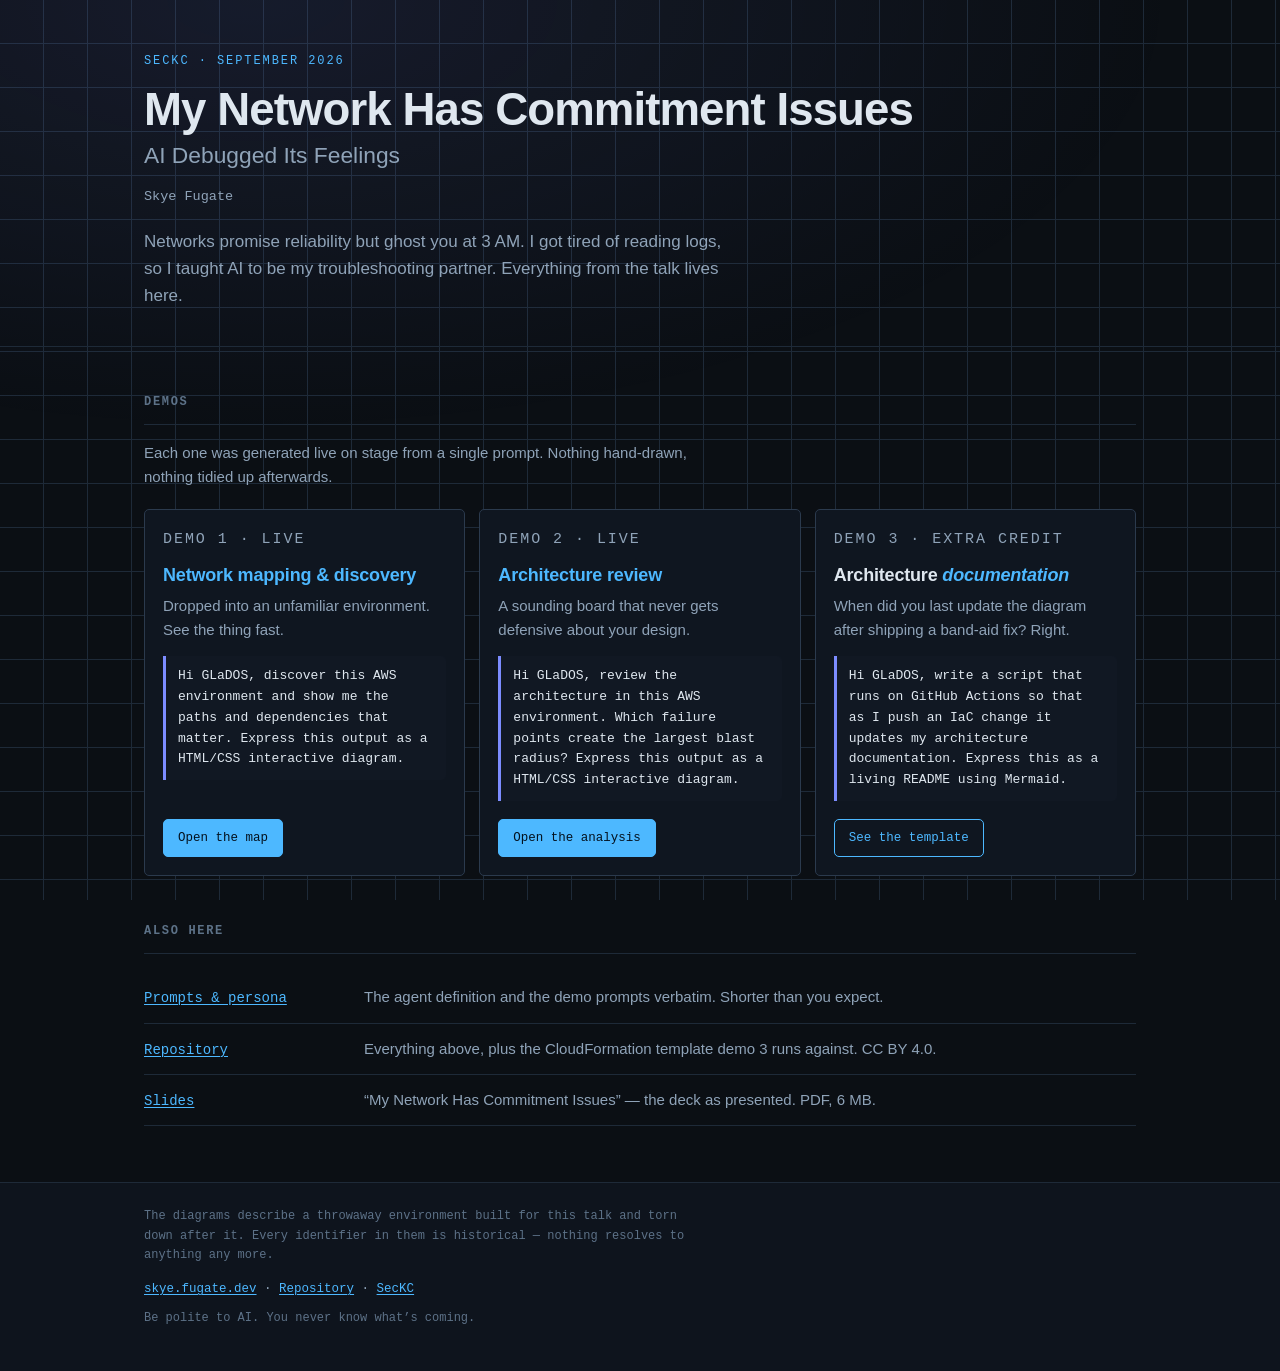
==== commit c9686411: "docs: add the SecKC deck as slides/slides.pdf Export of "My Network Has Commitment Issues - SecKC Ed" ====
--- a/docs/index.html
+++ b/docs/index.html
@@ -87,8 +87,8 @@
         <span>Everything above, plus the CloudFormation template demo 3 runs against. CC&nbsp;BY&nbsp;4.0.</span>
       </li>
       <li>
-        <span class="pending-inline">Slides</span>
-        <span>Going up as <code>slides/slides.pdf</code> once the deck is final.</span>
+        <a href="slides/slides.pdf">Slides</a>
+        <span>&ldquo;My Network Has Commitment Issues&rdquo; &mdash; the deck as presented. PDF, 6&nbsp;MB.</span>
       </li>
     </ul>
   </section>
